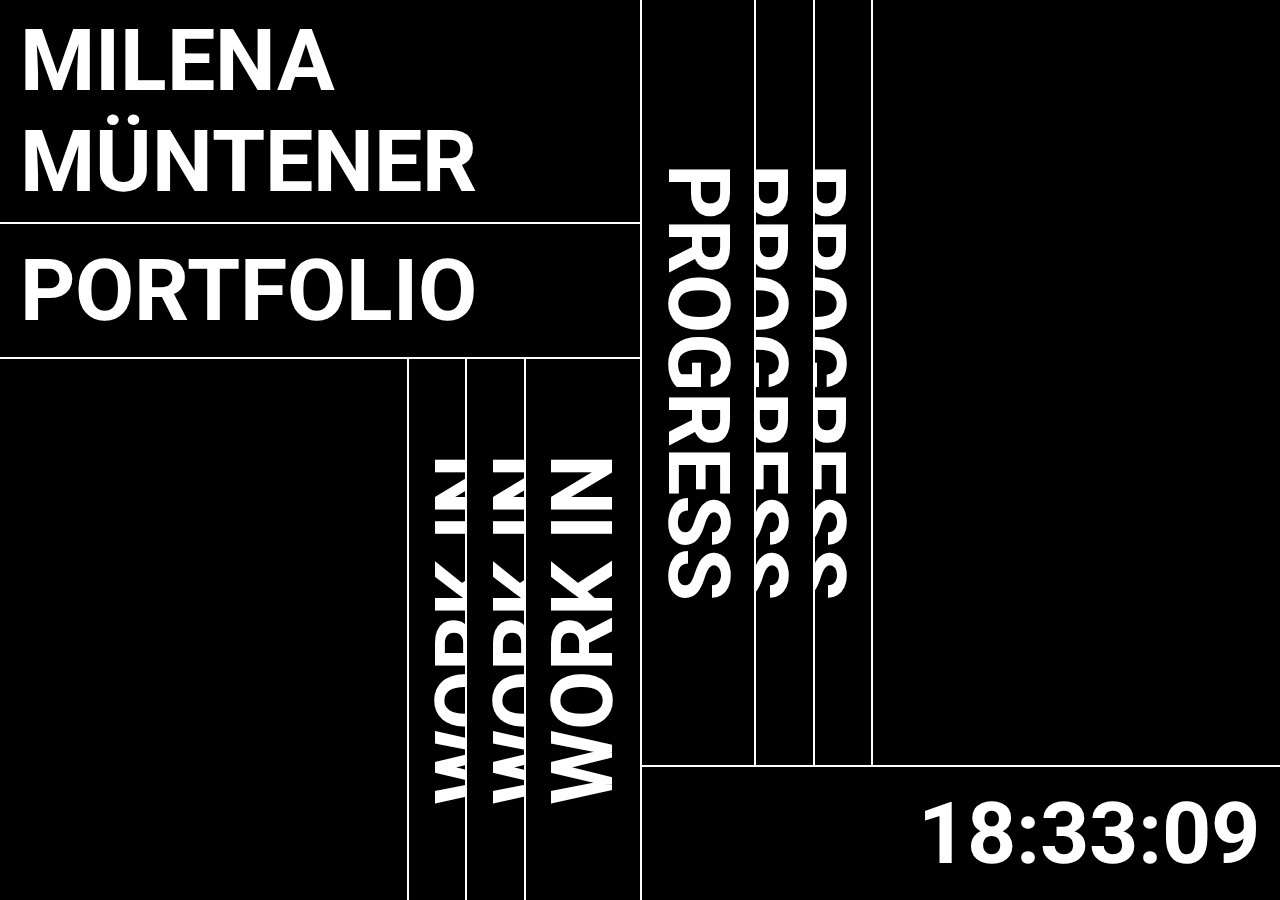
==== tag3/Sprint_1.html @ dfe3317a "first commit$" ====
<!DOCTYPE html>
<html lang="en">

<head>
    <meta charset="UTF-8">
    <meta name="viewport" content="width=device-width, initial-scale=1.0">
    <title>Document</title>
    <link rel="preconnect" href="https://fonts.googleapis.com">
    <link rel="preconnect" href="https://fonts.gstatic.com" crossorigin>
    <link href="https://fonts.googleapis.com/css2?family=Roboto:wght@100..900&display=swap" rel="stylesheet">
    <style>
        * {
            box-sizing: border-box;
            margin: 0;
            padding: 0;
        }

        body {
            background-color: black;
            height: 100vh;
            width: 100vw;
            display: flex;
            align-items: center;
            justify-content: center;
        }

        .containerparent {
            display: grid;
            grid-template-columns: repeat(22, 1fr);
            grid-template-rows: repeat(6, 1fr);
            gap: 0;
            height: 100%;
            width: 100%;
        }

        /* Einheitliche Standard-Schriftklasse */
        .text-style {
            font-family: "Roboto", sans-serif;
            font-weight: 700;
            font-size: 6.7vw;
            color: white;
            display: flex;
            align-items: center;
            white-space: normal;
            overflow: hidden;
            word-wrap: break-word;
            padding: 10px;
            overflow: visible; 
        }

        /* Links ausgerichteter Text */
        .text-left-style {
            justify-content: fleAx-start;
            text-align: left;
            padding-left: 20px;
        }

        /* Vertikal gedrehter Text nach rechts (90°) */
        .text-vertical-style {
            transform: rotate(90deg);
            transform-origin: center;
            white-space: nowrap;
        }

        /* Vertikal gedrehter Text nach links (-90°) */
        .text-vertical-style-left {
            transform: rotate(-90deg);
            transform-origin: center;
            white-space: nowrap;
        }

        .child1 {
            grid-column: 1/12;
            grid-row: 1/2;
            border-bottom: 2px solid white;
        }

        .child2 {
            grid-column: 1/12;
            grid-row: 2/3;
            border-bottom: 2px solid white;
            background-color: black;
            z-index: 5;
        }

        .childworkin2 {
    grid-column: 8/10;
    grid-row: 3/7;
    border-left: 2px solid white;
    display: flex;
    justify-content: center;
    align-items: center;
    background-color: black;
    position: relative;
    z-index: 2; /* Niedrigste Ebene */
}

.childworkin {
    grid-column: 9/11;
    grid-row: 3/7;
    border-left: 2px solid white;
    display: flex;
    justify-content: center;
    align-items: center;
    background-color: black;
    position: relative;
    z-index: 3; /* Höhere Ebene, überdeckt Pink */
}

.child6 {
    grid-column: 10/12;
    grid-row: 3/7;
    border-left: 2px solid white;
    display: flex;
    justify-content: center;
    align-items: center;
    background-color: black;
    position: relative;
    z-index: 4; /* Höchste Ebene, überdeckt Blau */
}
        .childspace {
            grid-column: 10/12;
            grid-row: 2/3;
            border-left: 2px solid white;
            display: flex;
            justify-content: center;
            align-items: center;
            3
        }
        .child7 {
            grid-column: 12/23;
            grid-row: 6/7;
            border-top: 2px solid white;
            border-left:2px solid white;
            justify-content: flex-end;
            padding-right: 20px;
            background-color: black;
            z-index: 5;
        }

        .child8 {
            grid-column: 12/14;
            grid-row: 1/6;
            border-left: 2px solid white;
            border-right: 2px solid white;
            display: flex;
            justify-content: center;
            align-items: center;
            height: 100%;
            background-color: black;
            z-index: 3;
        }

        .child8progress {
            grid-column: 14/16;
            grid-row: 1/6;
            border-left: 2px solid white;
            border-right: 2px solid white;
            display: flex;
            justify-content: center;
            align-items: center;
            height: 100%;
            background-color: black;
            z-index: 1;
        }

        .child8progress2 {
            grid-column: 13/15;
            grid-row: 1/6;
            border-left: 2px solid white;
            border-right: 2px solid white;
            display: flex;
            justify-content: center;
            align-items: center;
            height: 100%;
            background-color: black;
            z-index: 2;
        }
        .childspace2 {
            grid-column: 12/14;
            grid-row: 6/7;
            border-left: 2px solid white;
            border-right: 2px solid white;
            display: flex;
            justify-content: center;
            align-items: center;
            height: 100%;

    </style>

    <script>
        function updateTime() {
            const now = new Date();
            const hours = now.getHours().toString().padStart(2, '0');
            const minutes = now.getMinutes().toString().padStart(2, '0');
            const seconds = now.getSeconds().toString().padStart(2, '0');
            document.getElementById("clock").textContent = `${hours}:${minutes}:${seconds}`;
        }
        setInterval(updateTime, 1000);
        window.onload = updateTime;
    </script>
</head>

<body>
    <div class="containerparent">
        <div class="child1 text-style text-left-style">MILENA MÜNTENER</div>
        <div class="child2 text-style text-left-style">PORTFOLIO</div>

        <div class="childworkin2">
            <div class="text-style text-vertical-style-left">WORK IN</div>
        </div>

        <div class="childworkin">
            <div class="text-style text-vertical-style-left">WORK IN</div>
        </div>

        <div class="child6">
            <div class="text-style text-vertical-style-left">WORK IN</div>
        </div>


        <div class="childspace"> </div>
        <div class="child7 text-style" 
        <p id="clock"></p>
        </div>

       

        <div class="child8progress2">
            <div class="text-style text-vertical-style">PROGRESS</div>
        </div>

        <div class="child8progress">
            <div class="text-style text-vertical-style">PROGRESS</div>
        </div>

        <div class="child8">
            <div class="text-style text-vertical-style">PROGRESS</div>
        </div>

        <div class="childspace2"></div>
    </div>
</body>
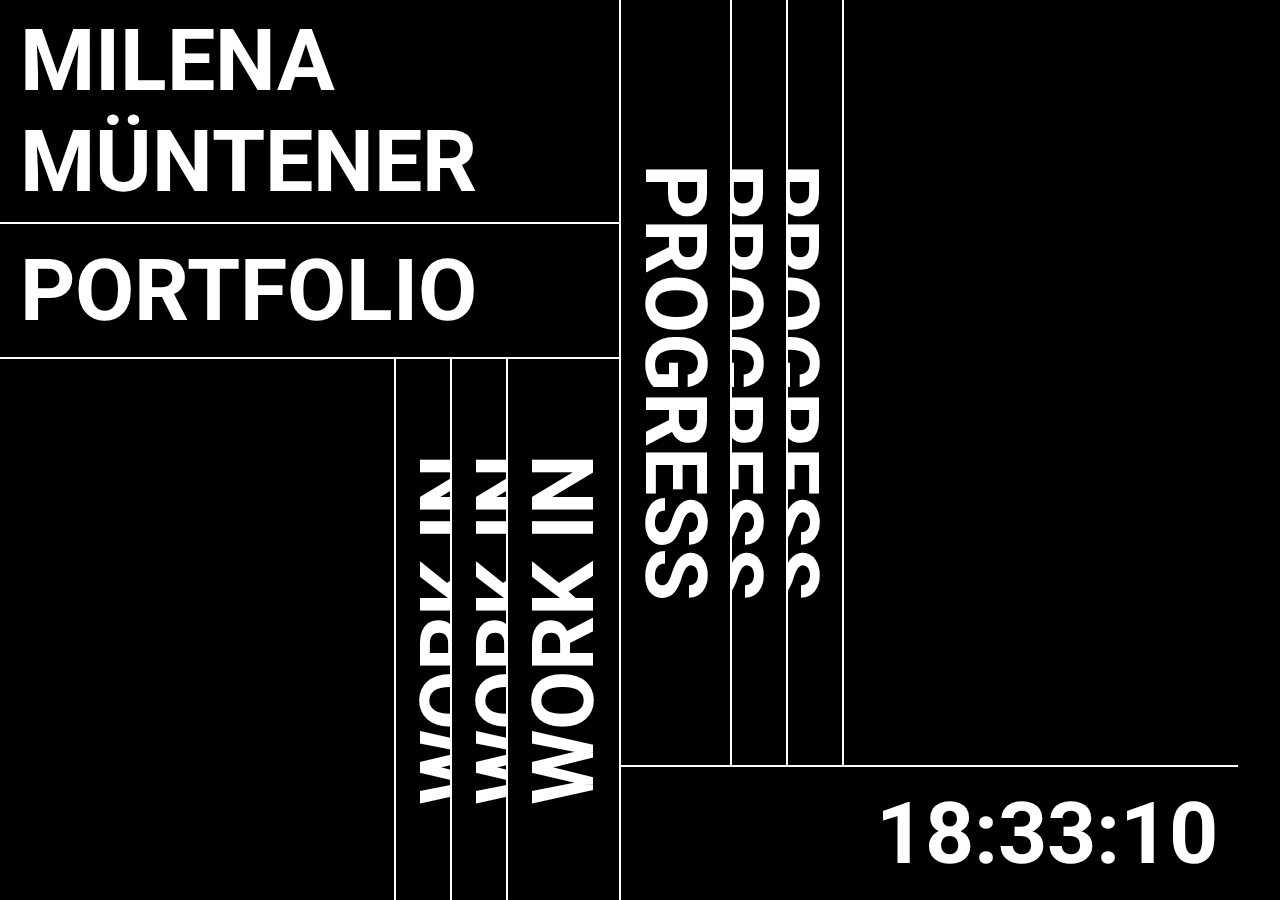
==== commit c8795ecd: "add sprint 1" ====
--- a/tag3/Sprint_1.html
+++ b/tag3/Sprint_1.html
@@ -242,3 +242,5 @@
     </div>
 </body>
 
+/// Test
+
